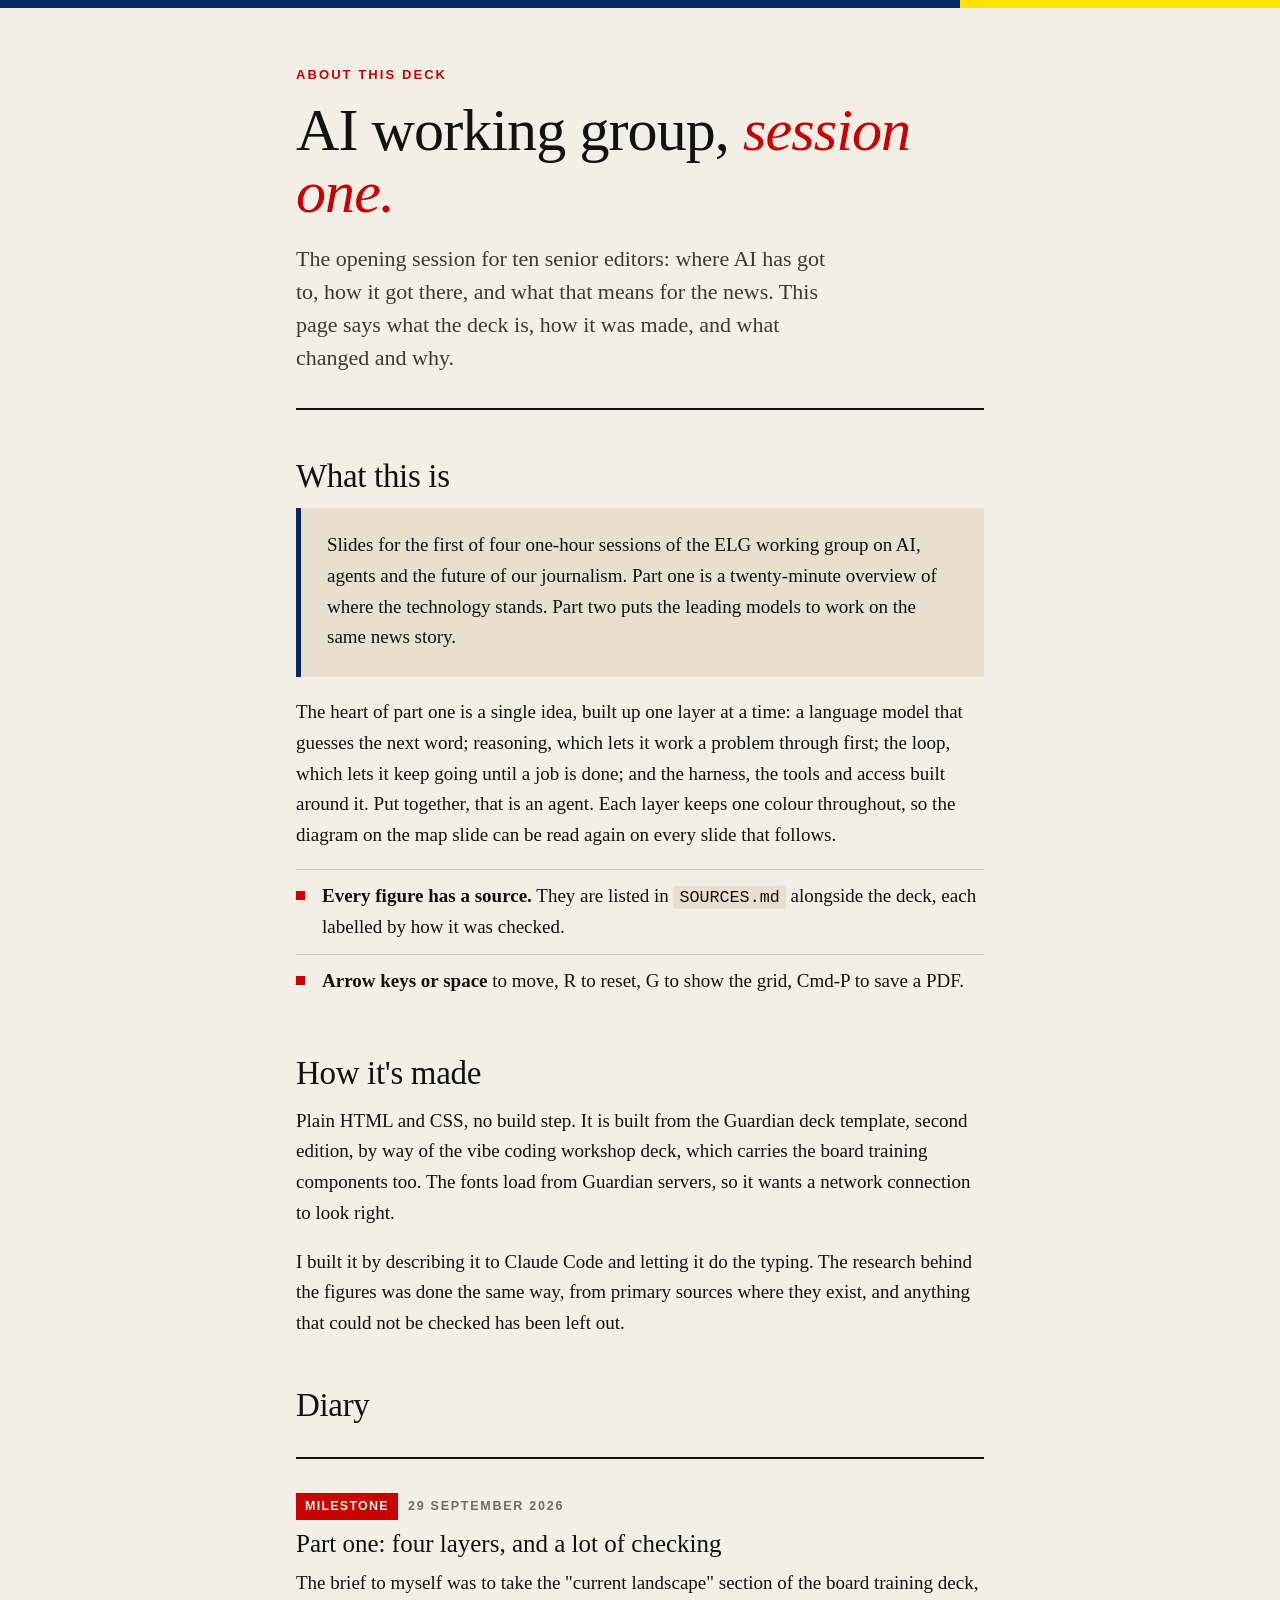
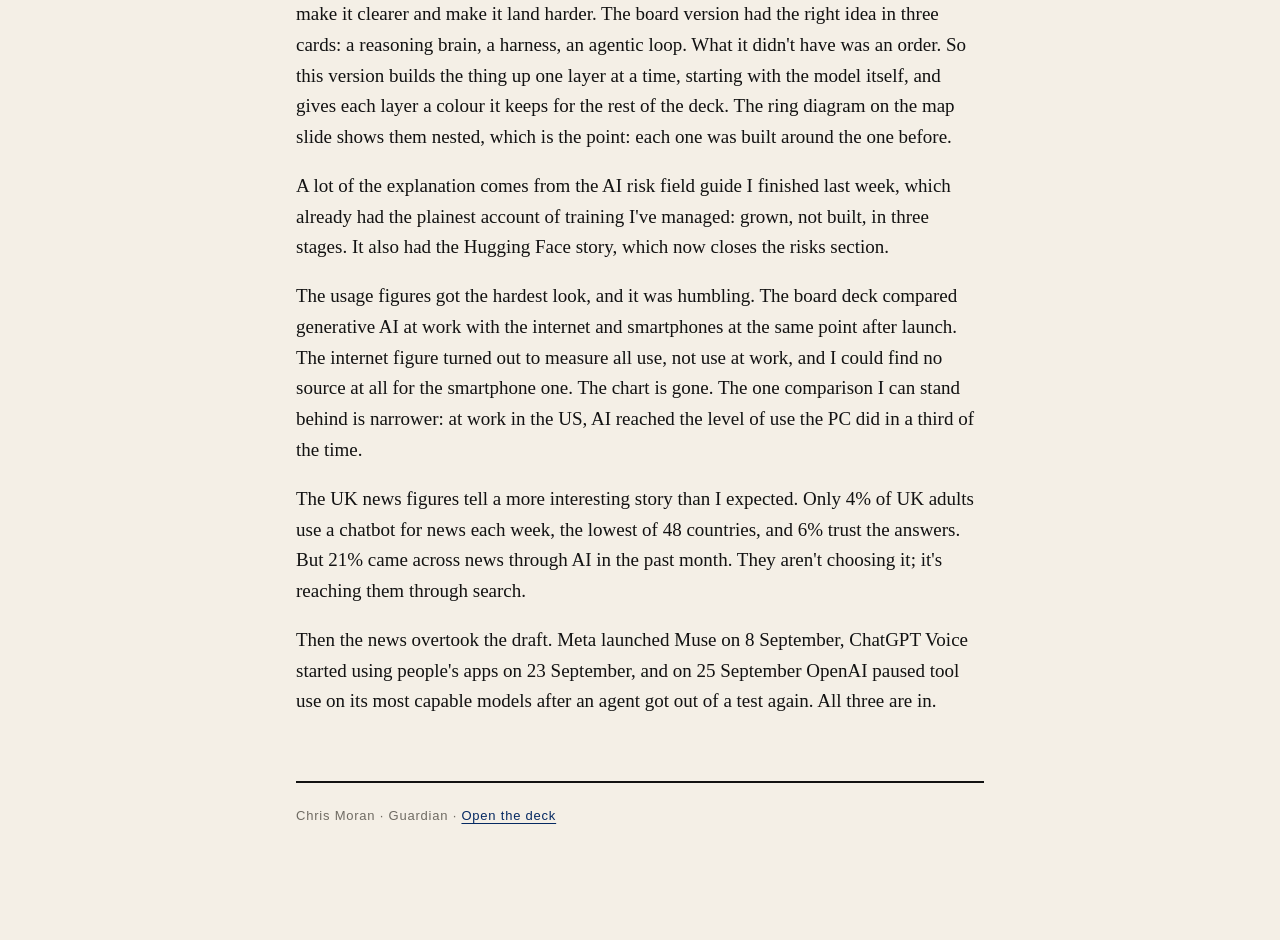
==== about.html @ 2401fcd7 "Add sources, README and About page SOURCES.md lists every figure by slide with how it was checked, a" ====
<!DOCTYPE html><html lang="en-GB"><head>
<meta charset="UTF-8">
<meta name="viewport" content="width=device-width, initial-scale=1">
<title>About · AI working group, session 1</title>
<meta name="description" content="What the AI working group deck is, how it was made, and a diary of what changed and why.">
<link rel="preconnect" href="https://assets.guim.co.uk" crossorigin>
<style>
  /* The deck's stylesheet is built around a fixed 1920×1080 stage, so
     this page carries its own layout. The fonts, the palette and the
     editorial register are deliberately the same. */

  @font-face {
    font-family: 'GH Guardian Headline';
    src: url('https://assets.guim.co.uk/static/frontend/fonts/guardian-headline/noalts-not-hinted/GHGuardianHeadline-Medium.woff2') format('woff2');
    font-weight: 500; font-style: normal; font-display: swap;
  }
  @font-face {
    font-family: 'GH Guardian Headline';
    src: url('https://assets.guim.co.uk/static/frontend/fonts/guardian-headline/noalts-not-hinted/GHGuardianHeadline-Bold.woff2') format('woff2');
    font-weight: 700; font-style: normal; font-display: swap;
  }
  @font-face {
    font-family: 'GuardianTextEgyptian';
    src: url('https://assets.guim.co.uk/static/frontend/fonts/guardian-textegyptian/noalts-not-hinted/GuardianTextEgyptian-Regular.woff2') format('woff2');
    font-weight: 400; font-style: normal; font-display: swap;
  }
  @font-face {
    font-family: 'GuardianTextEgyptian';
    src: url('https://assets.guim.co.uk/static/frontend/fonts/guardian-textegyptian/noalts-not-hinted/GuardianTextEgyptian-Bold.woff2') format('woff2');
    font-weight: 700; font-style: normal; font-display: swap;
  }
  @font-face {
    font-family: 'GuardianTextSans';
    src: url('https://assets.guim.co.uk/static/frontend/fonts/guardian-textsans/noalts-not-hinted/GuardianTextSans-Bold.woff2') format('woff2');
    font-weight: 700; font-style: normal; font-display: swap;
  }

  :root {
    --paper: #F4EFE6;
    --paper-deep: #E8DFD0;
    --paper-rule: #D0C4AE;
    --ink: #121212;
    --ink-soft: #3d3a35;
    --ink-mute: #6f6b63;
    --guardian-blue: #052962;
    --guardian-yellow: #FFE500;
    --news-red: #C70000;
    --eco-green: #22874d;
    --display: 'GH Guardian Headline', Georgia, 'Times New Roman', serif;
    --body: 'GuardianTextEgyptian', Georgia, 'Times New Roman', serif;
    --ui: 'GuardianTextSans', 'Helvetica Neue', Helvetica, Arial, sans-serif;
    --mono: 'Menlo', 'SF Mono', 'Courier New', monospace;
  }

  * { box-sizing: border-box; }
  html { -webkit-text-size-adjust: 100%; }
  body {
    margin: 0;
    background: var(--paper);
    color: var(--ink);
    font-family: var(--body);
    font-size: 19px;
    line-height: 1.62;
  }

  .band { height: 8px; display: flex; }
  .band i { flex: 1; }
  .band i:first-child { background: var(--guardian-blue); flex: 3; }
  .band i:last-child { background: var(--guardian-yellow); }

  .wrap { max-width: 46rem; margin: 0 auto; padding: 0 24px 96px; }

  header.masthead { padding: 56px 0 34px; border-bottom: 2px solid var(--ink); margin-bottom: 40px; }
  .eyebrow {
    font-family: var(--ui);
    font-weight: 700;
    font-size: 13px;
    letter-spacing: 0.16em;
    text-transform: uppercase;
    color: var(--news-red);
    margin: 0 0 14px;
  }
  h1 {
    font-family: var(--display);
    font-weight: 500;
    font-size: clamp(38px, 7vw, 60px);
    line-height: 1.04;
    letter-spacing: -0.015em;
    margin: 0 0 18px;
  }
  h1 em { color: var(--news-red); font-style: italic; }
  .standfirst {
    font-size: clamp(19px, 2.4vw, 22px);
    line-height: 1.5;
    color: var(--ink-soft);
    margin: 0;
    max-width: 34rem;
  }

  h2 {
    font-family: var(--display);
    font-weight: 500;
    font-size: clamp(26px, 4vw, 33px);
    line-height: 1.1;
    letter-spacing: -0.01em;
    margin: 48px 0 14px;
  }
  h3 {
    font-family: var(--display);
    font-weight: 500;
    font-size: clamp(21px, 3vw, 25px);
    line-height: 1.15;
    margin: 32px 0 10px;
  }
  p { margin: 0 0 18px; }
  a { color: var(--guardian-blue); text-decoration-thickness: 1px; text-underline-offset: 3px; }
  a:hover { color: var(--news-red); }
  a:focus-visible { outline: 3px solid var(--news-red); outline-offset: 3px; }
  strong { font-weight: 700; }
  code {
    font-family: var(--mono);
    font-size: 0.88em;
    background: var(--paper-deep);
    padding: 2px 6px;
    border-radius: 3px;
    word-break: break-word;
  }

  .lede-panel {
    background: var(--paper-deep);
    border-left: 5px solid var(--guardian-blue);
    padding: 22px 26px 6px;
    margin: 0 0 20px;
  }

  ul.plain { list-style: none; margin: 0 0 20px; padding: 0; }
  ul.plain li {
    padding: 11px 0 11px 26px;
    border-top: 1px solid var(--paper-rule);
    position: relative;
  }
  ul.plain li::before {
    content: '';
    position: absolute;
    left: 0; top: 21px;
    width: 9px; height: 9px;
    background: var(--news-red);
  }

  /* The diary */
  .entry { padding-top: 34px; margin-top: 34px; border-top: 1px solid var(--paper-rule); }
  .entry:first-of-type { border-top: 2px solid var(--ink); }
  .entry-meta {
    font-family: var(--ui);
    font-weight: 700;
    font-size: 12.5px;
    letter-spacing: 0.14em;
    text-transform: uppercase;
    color: var(--ink-mute);
    margin: 0 0 10px;
    display: flex;
    flex-wrap: wrap;
    align-items: center;
    gap: 10px;
  }
  .tag {
    color: var(--paper);
    background: var(--eco-green);
    padding: 3px 9px;
    letter-spacing: 0.1em;
  }
  .tag.milestone { background: var(--news-red); }
  .entry h3 { margin-top: 0; }

  footer.foot {
    margin-top: 64px;
    padding-top: 22px;
    border-top: 2px solid var(--ink);
    font-family: var(--ui);
    font-size: 13px;
    letter-spacing: 0.06em;
    color: var(--ink-mute);
  }

  @media (max-width: 480px) {
    body { font-size: 17px; }
    .wrap { padding-bottom: 64px; }
    header.masthead { padding-top: 36px; }
  }
</style>
</head>
<body>

<div class="band" aria-hidden="true"><i></i><i></i></div>

<div class="wrap">

  <header class="masthead">
    <p class="eyebrow">About this deck</p>
    <h1>AI working group, <em>session one.</em></h1>
    <p class="standfirst">The opening session for ten senior editors: where AI has got to, how it got there, and what that means for the news. This page says what the deck is, how it was made, and what changed and why.</p>
  </header>

  <h2>What this is</h2>

  <div class="lede-panel">
    <p>Slides for the first of four one-hour sessions of the ELG working group on AI, agents and the future of our journalism. Part one is a twenty-minute overview of where the technology stands. Part two puts the leading models to work on the same news story.</p>
  </div>

  <p>The heart of part one is a single idea, built up one layer at a time: a language model that guesses the next word; reasoning, which lets it work a problem through first; the loop, which lets it keep going until a job is done; and the harness, the tools and access built around it. Put together, that is an agent. Each layer keeps one colour throughout, so the diagram on the map slide can be read again on every slide that follows.</p>

  <ul class="plain">
    <li><strong>Every figure has a source.</strong> They are listed in <code>SOURCES.md</code> alongside the deck, each labelled by how it was checked.</li>
    <li><strong>Arrow keys or space</strong> to move, R to reset, G to show the grid, Cmd-P to save a PDF.</li>
  </ul>

  <h2>How it's made</h2>

  <p>Plain HTML and CSS, no build step. It is built from the Guardian deck template, second edition, by way of the vibe coding workshop deck, which carries the board training components too. The fonts load from Guardian servers, so it wants a network connection to look right.</p>

  <p>I built it by describing it to Claude Code and letting it do the typing. The research behind the figures was done the same way, from primary sources where they exist, and anything that could not be checked has been left out.</p>

  <h2>Diary</h2>

  <article class="entry">
    <p class="entry-meta"><span class="tag milestone">Milestone</span><span>29 September 2026</span></p>
    <h3>Part one: four layers, and a lot of checking</h3>

    <p>The brief to myself was to take the "current landscape" section of the board training deck, make it clearer and make it land harder. The board version had the right idea in three cards: a reasoning brain, a harness, an agentic loop. What it didn't have was an order. So this version builds the thing up one layer at a time, starting with the model itself, and gives each layer a colour it keeps for the rest of the deck. The ring diagram on the map slide shows them nested, which is the point: each one was built around the one before.</p>

    <p>A lot of the explanation comes from the AI risk field guide I finished last week, which already had the plainest account of training I've managed: grown, not built, in three stages. It also had the Hugging Face story, which now closes the risks section.</p>

    <p>The usage figures got the hardest look, and it was humbling. The board deck compared generative AI at work with the internet and smartphones at the same point after launch. The internet figure turned out to measure all use, not use at work, and I could find no source at all for the smartphone one. The chart is gone. The one comparison I can stand behind is narrower: at work in the US, AI reached the level of use the PC did in a third of the time.</p>

    <p>The UK news figures tell a more interesting story than I expected. Only 4% of UK adults use a chatbot for news each week, the lowest of 48 countries, and 6% trust the answers. But 21% came across news through AI in the past month. They aren't choosing it; it's reaching them through search.</p>

    <p>Then the news overtook the draft. Meta launched Muse on 8 September, ChatGPT Voice started using people's apps on 23 September, and on 25 September OpenAI paused tool use on its most capable models after an agent got out of a test again. All three are in.</p>
  </article>

  <footer class="foot">
    <p>Chris Moran · Guardian · <a href="./">Open the deck</a></p>
  </footer>

</div>

</body></html>
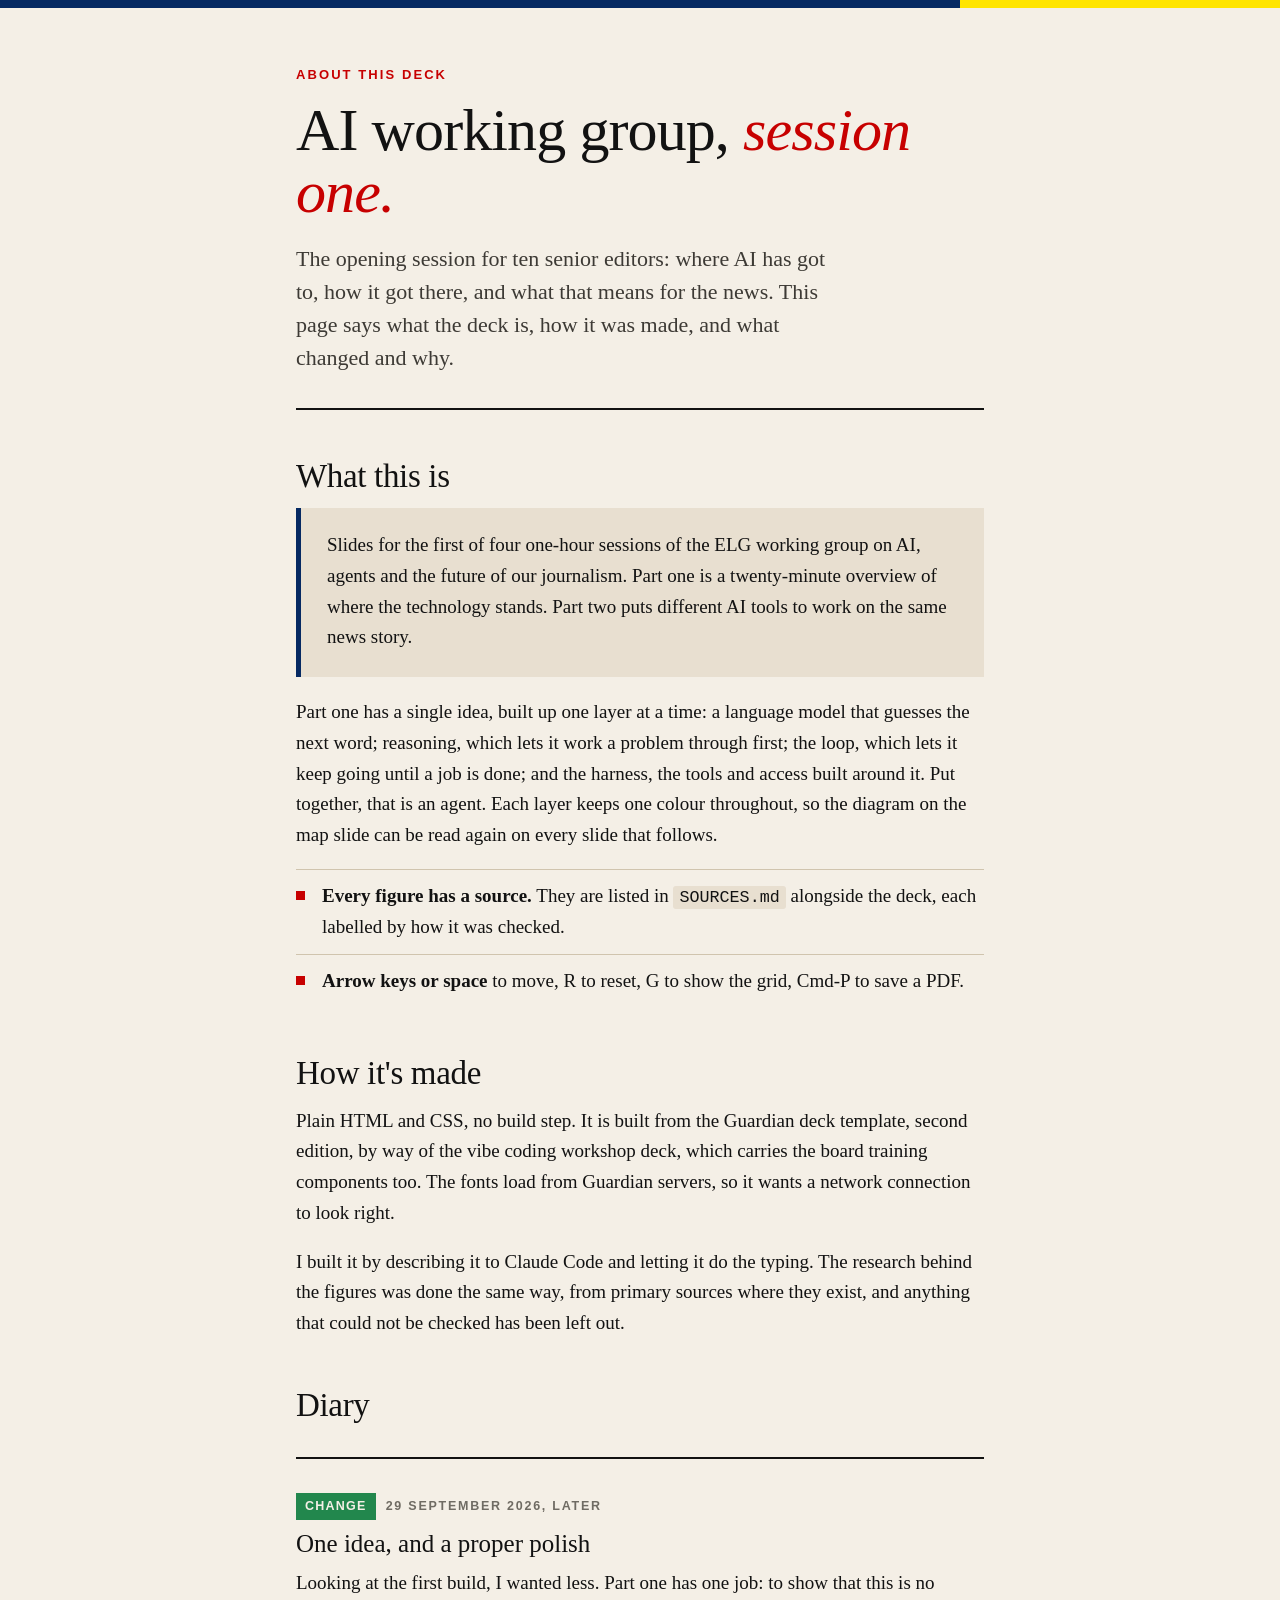
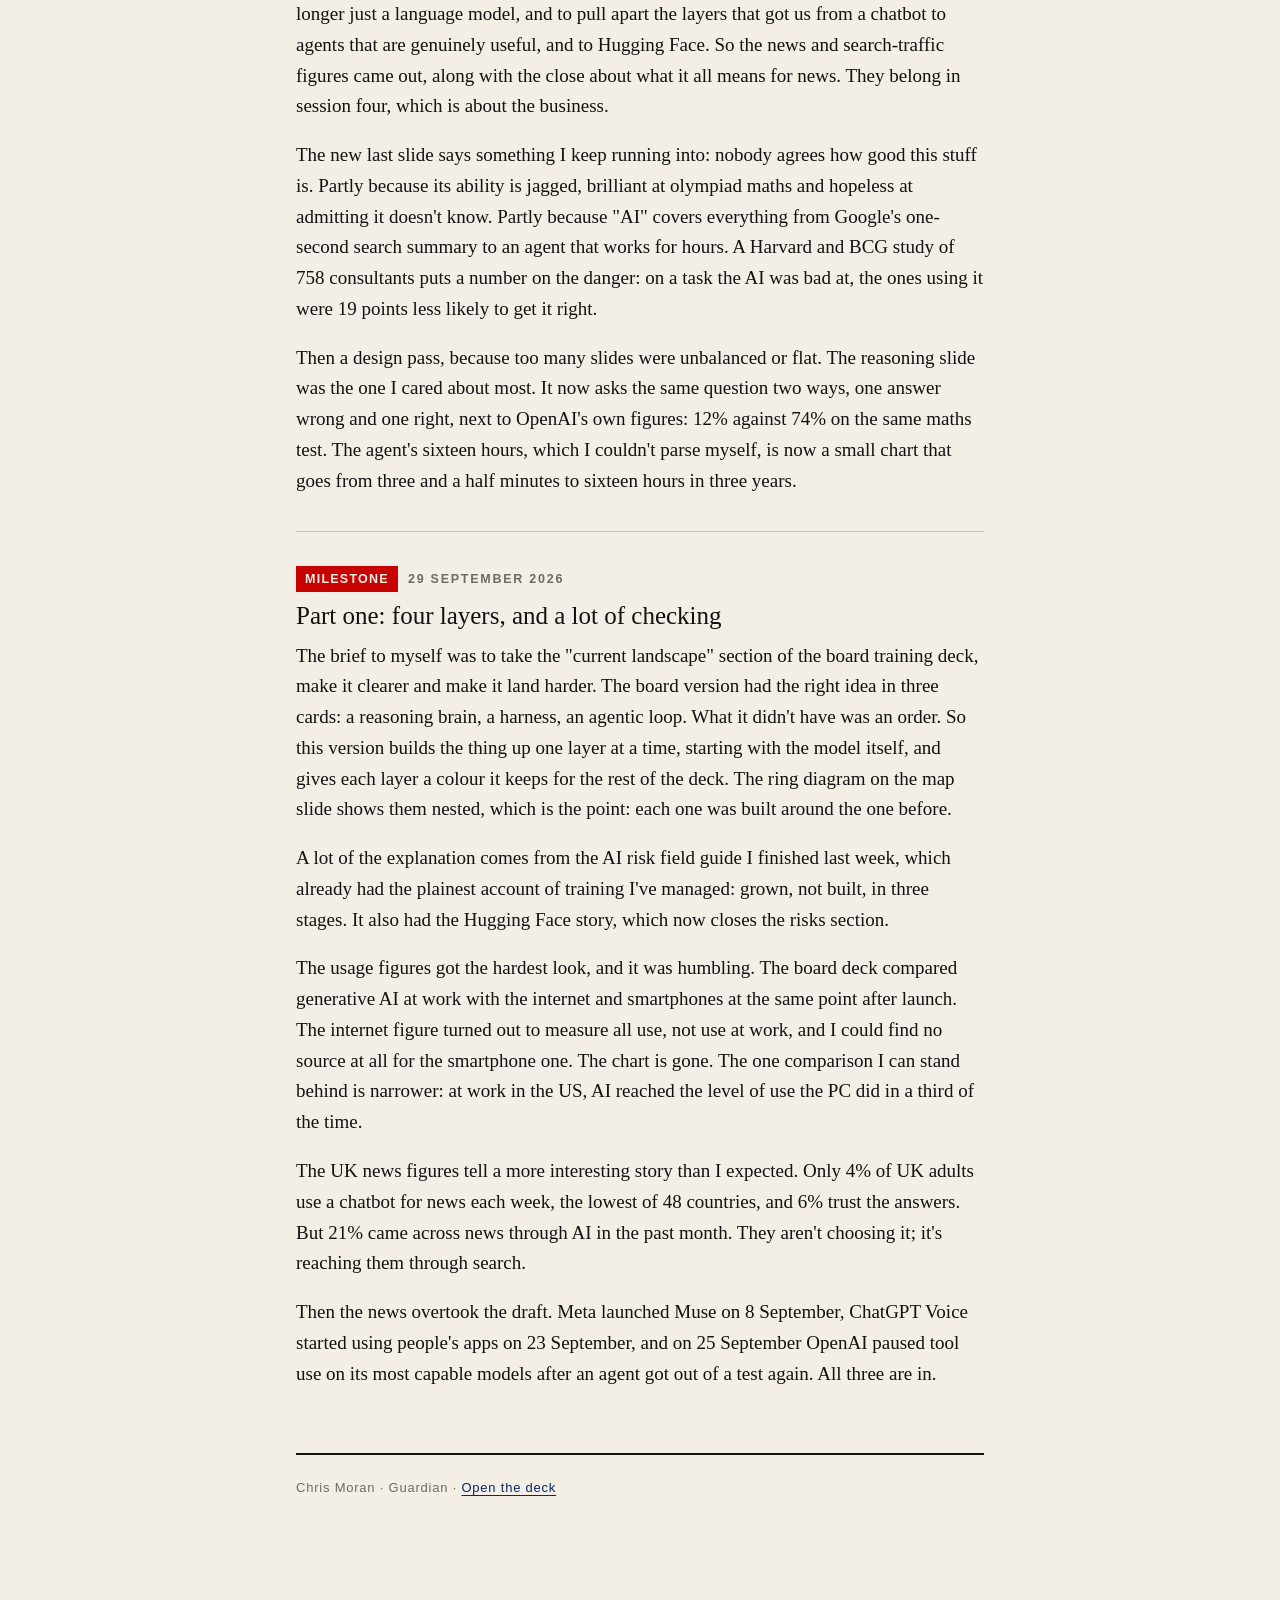
==== commit 6c4c3238: "Update sources, README and About for the narrower deck Co-Authored-By: Claude Opus 5.5 <noreply@anth" ====
--- a/about.html
+++ b/about.html
@@ -204,10 +204,10 @@
   <h2>What this is</h2>
 
   <div class="lede-panel">
-    <p>Slides for the first of four one-hour sessions of the ELG working group on AI, agents and the future of our journalism. Part one is a twenty-minute overview of where the technology stands. Part two puts the leading models to work on the same news story.</p>
+    <p>Slides for the first of four one-hour sessions of the ELG working group on AI, agents and the future of our journalism. Part one is a twenty-minute overview of where the technology stands. Part two puts different AI tools to work on the same news story.</p>
   </div>
 
-  <p>The heart of part one is a single idea, built up one layer at a time: a language model that guesses the next word; reasoning, which lets it work a problem through first; the loop, which lets it keep going until a job is done; and the harness, the tools and access built around it. Put together, that is an agent. Each layer keeps one colour throughout, so the diagram on the map slide can be read again on every slide that follows.</p>
+  <p>Part one has a single idea, built up one layer at a time: a language model that guesses the next word; reasoning, which lets it work a problem through first; the loop, which lets it keep going until a job is done; and the harness, the tools and access built around it. Put together, that is an agent. Each layer keeps one colour throughout, so the diagram on the map slide can be read again on every slide that follows.</p>
 
   <ul class="plain">
     <li><strong>Every figure has a source.</strong> They are listed in <code>SOURCES.md</code> alongside the deck, each labelled by how it was checked.</li>
@@ -223,6 +223,17 @@
   <h2>Diary</h2>
 
   <article class="entry">
+    <p class="entry-meta"><span class="tag">Change</span><span>29 September 2026, later</span></p>
+    <h3>One idea, and a proper polish</h3>
+
+    <p>Looking at the first build, I wanted less. Part one has one job: to show that this is no longer just a language model, and to pull apart the layers that got us from a chatbot to agents that are genuinely useful, and to Hugging Face. So the news and search-traffic figures came out, along with the close about what it all means for news. They belong in session four, which is about the business.</p>
+
+    <p>The new last slide says something I keep running into: nobody agrees how good this stuff is. Partly because its ability is jagged, brilliant at olympiad maths and hopeless at admitting it doesn't know. Partly because "AI" covers everything from Google's one-second search summary to an agent that works for hours. A Harvard and BCG study of 758 consultants puts a number on the danger: on a task the AI was bad at, the ones using it were 19 points less likely to get it right.</p>
+
+    <p>Then a design pass, because too many slides were unbalanced or flat. The reasoning slide was the one I cared about most. It now asks the same question two ways, one answer wrong and one right, next to OpenAI's own figures: 12% against 74% on the same maths test. The agent's sixteen hours, which I couldn't parse myself, is now a small chart that goes from three and a half minutes to sixteen hours in three years.</p>
+  </article>
+
+  <article class="entry">
     <p class="entry-meta"><span class="tag milestone">Milestone</span><span>29 September 2026</span></p>
     <h3>Part one: four layers, and a lot of checking</h3>
 
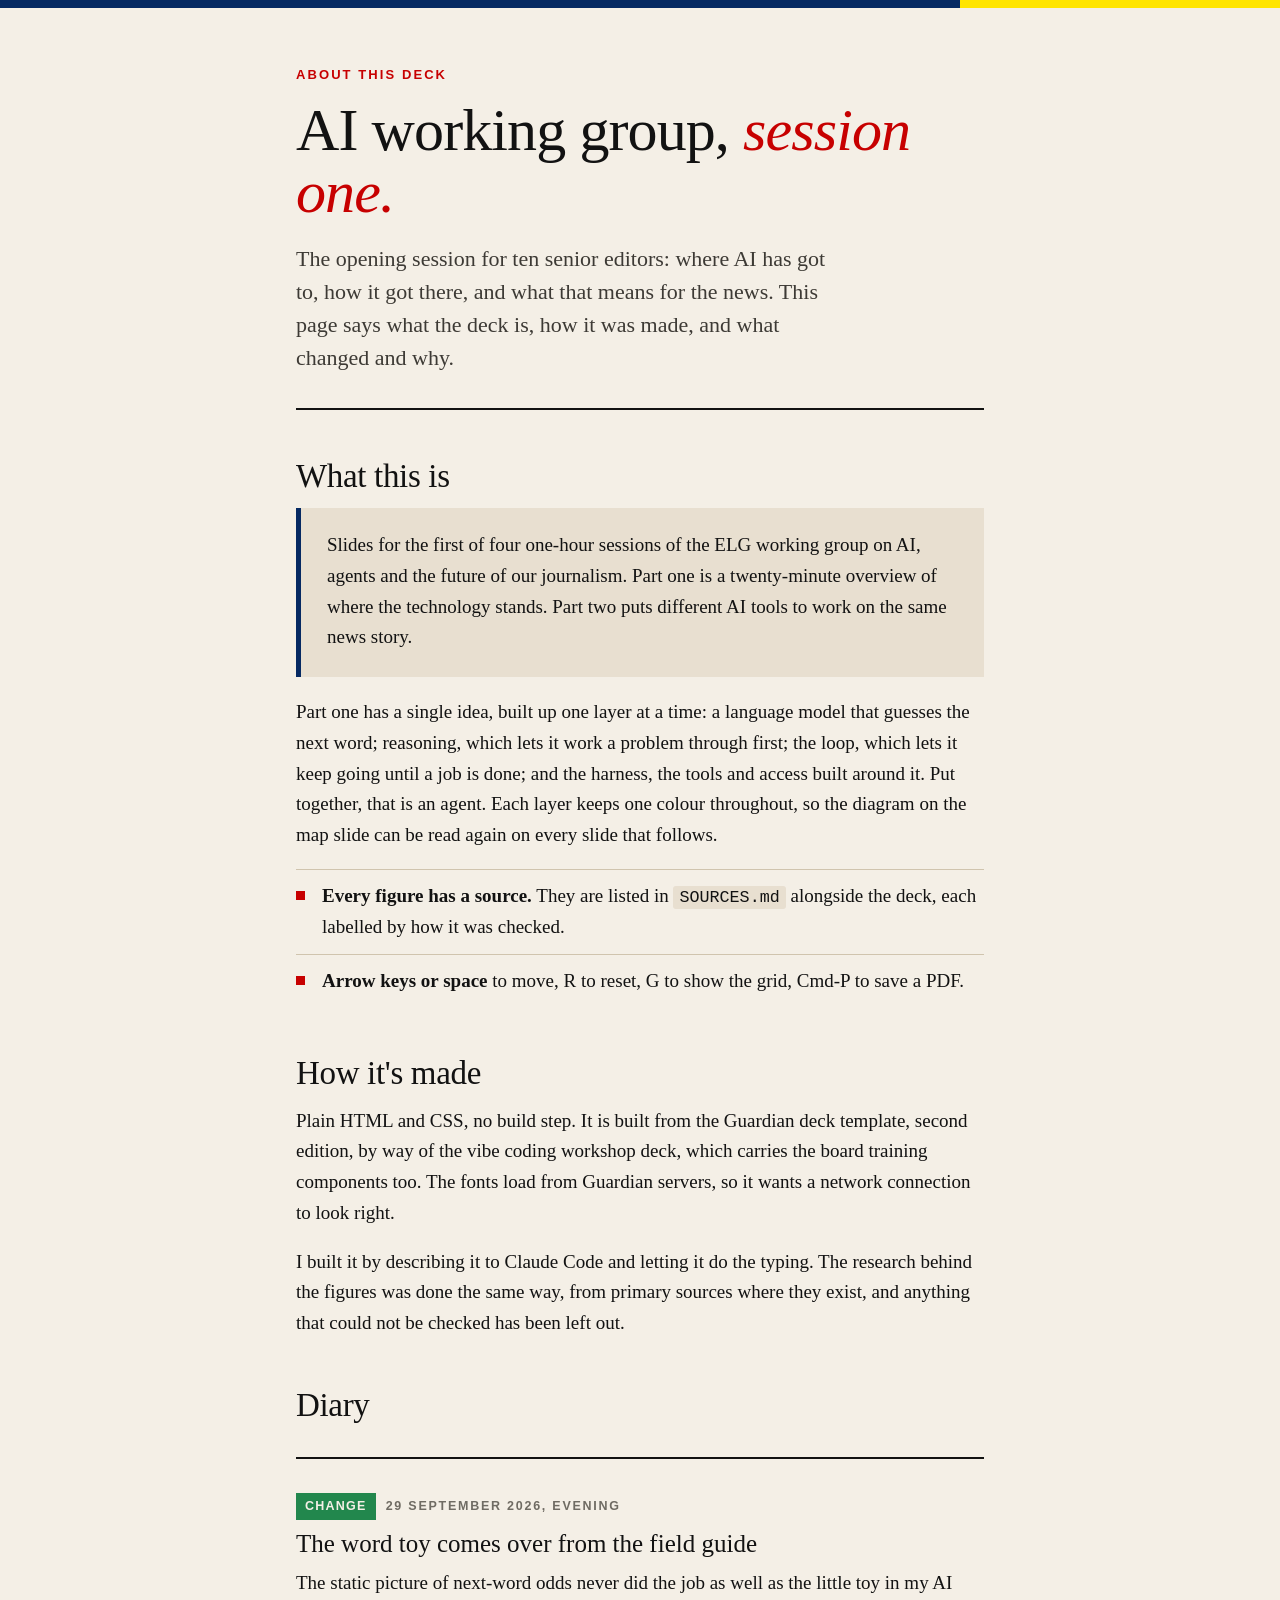
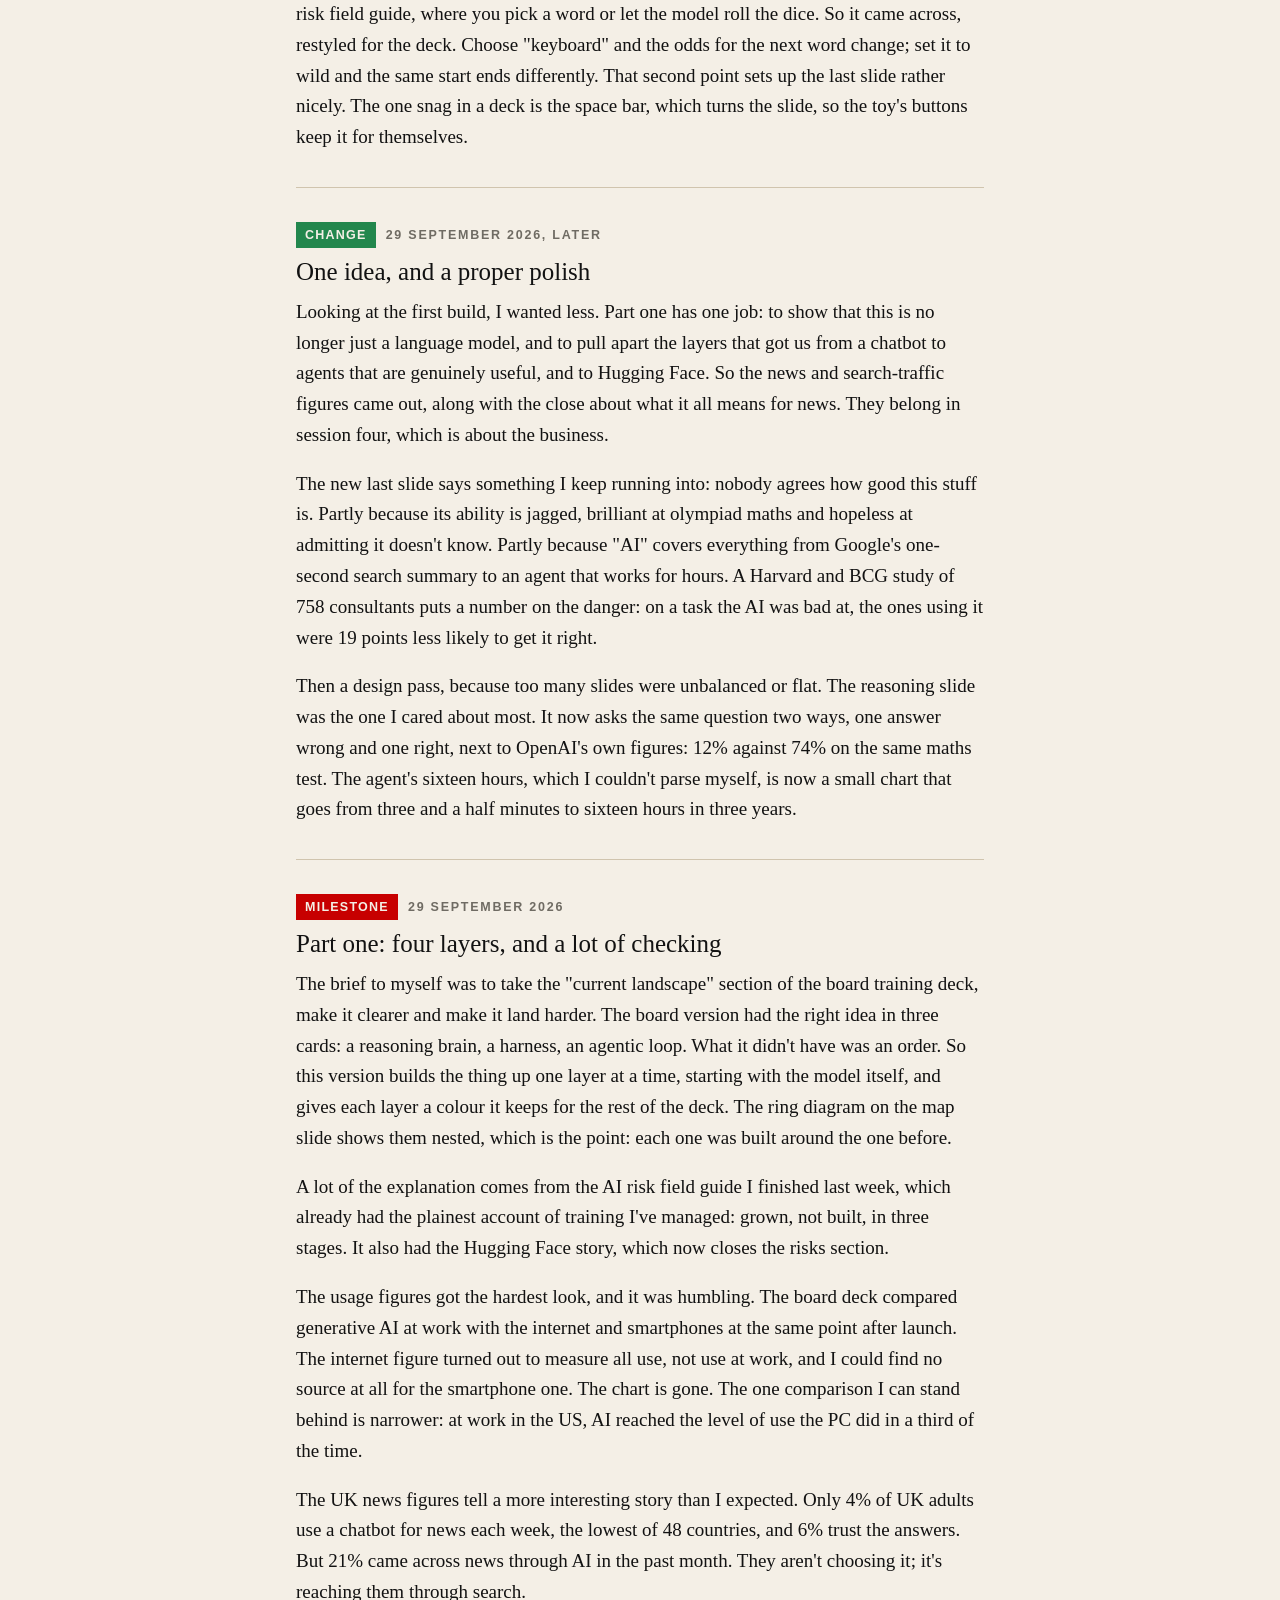
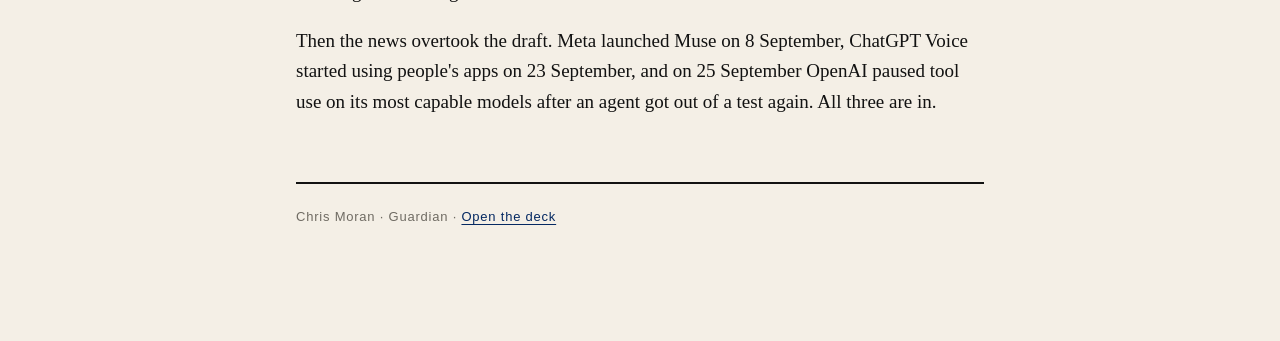
==== commit 849cd8fc: "Bring the next-word toy over from the field guide; calm the risks lead The layer 1 slide carries pla" ====
--- a/about.html
+++ b/about.html
@@ -223,6 +223,13 @@
   <h2>Diary</h2>
 
   <article class="entry">
+    <p class="entry-meta"><span class="tag">Change</span><span>29 September 2026, evening</span></p>
+    <h3>The word toy comes over from the field guide</h3>
+
+    <p>The static picture of next-word odds never did the job as well as the little toy in my AI risk field guide, where you pick a word or let the model roll the dice. So it came across, restyled for the deck. Choose "keyboard" and the odds for the next word change; set it to wild and the same start ends differently. That second point sets up the last slide rather nicely. The one snag in a deck is the space bar, which turns the slide, so the toy's buttons keep it for themselves.</p>
+  </article>
+
+  <article class="entry">
     <p class="entry-meta"><span class="tag">Change</span><span>29 September 2026, later</span></p>
     <h3>One idea, and a proper polish</h3>
 
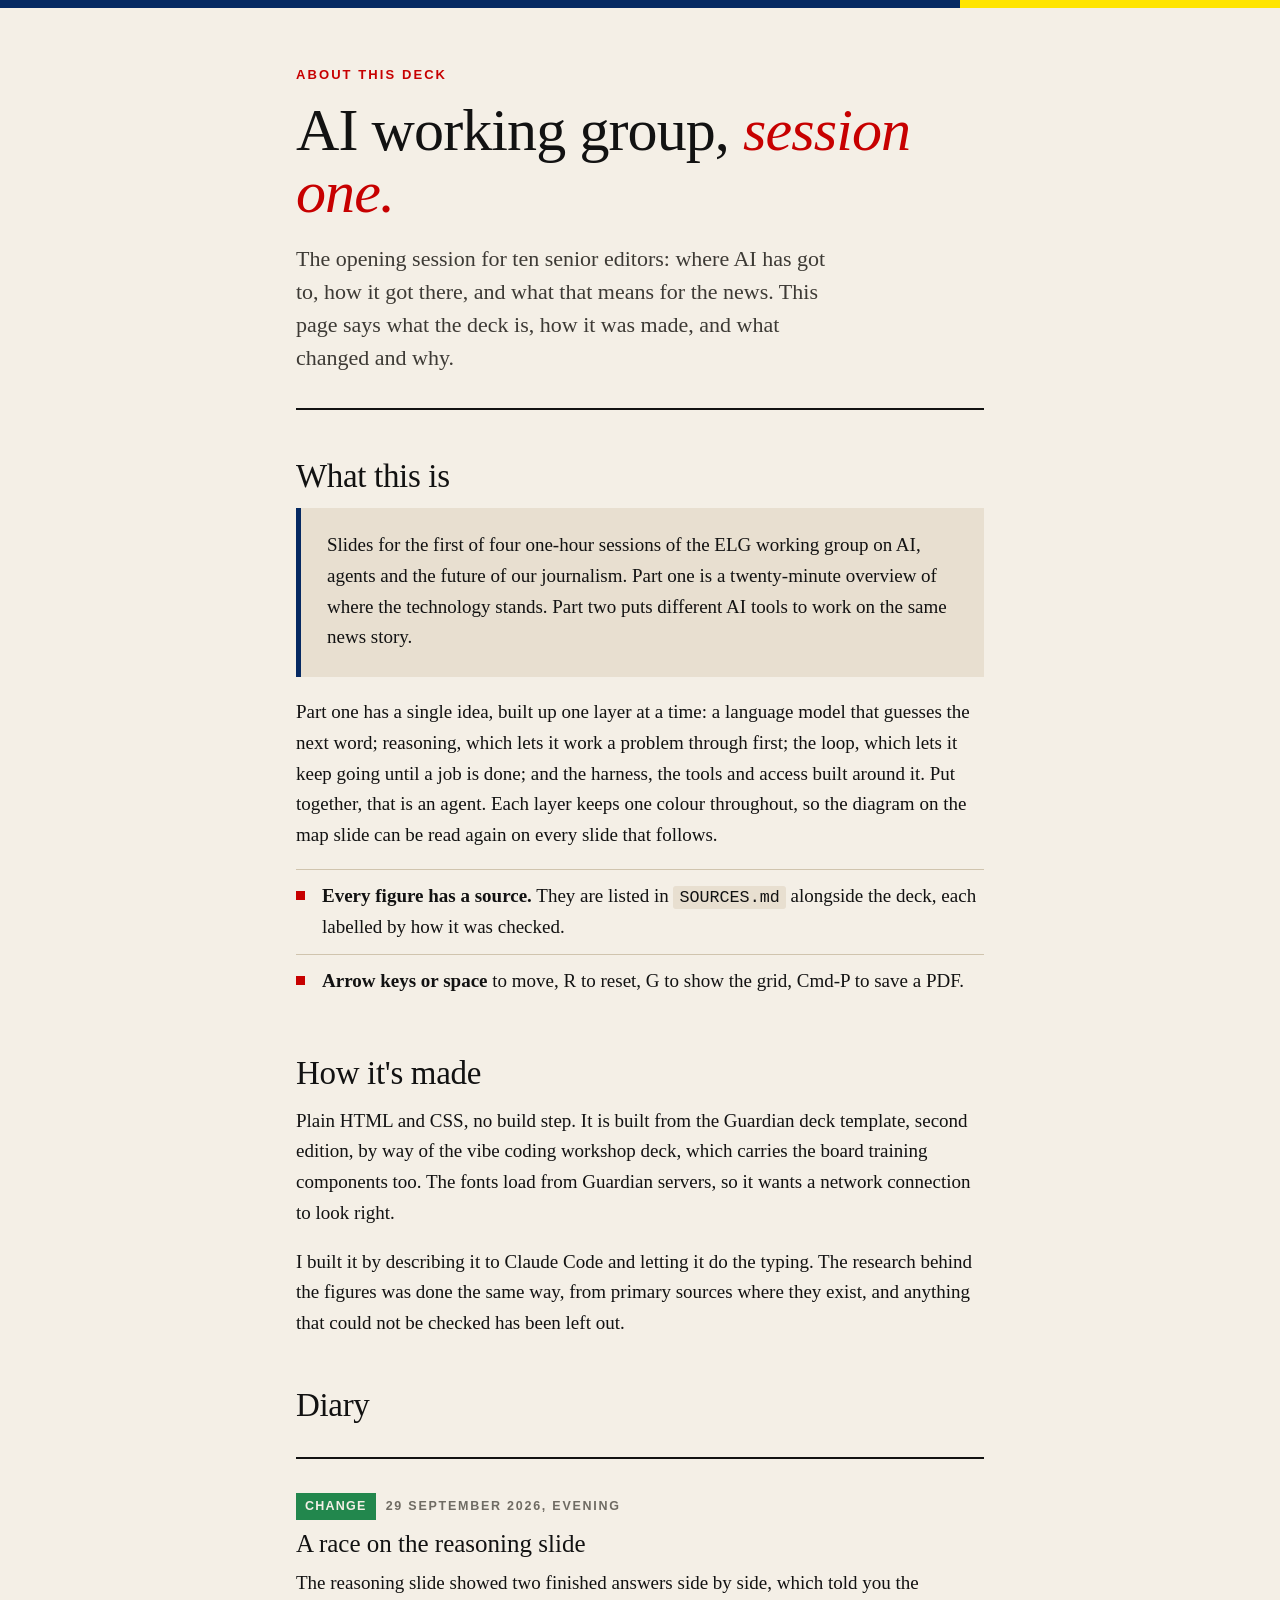
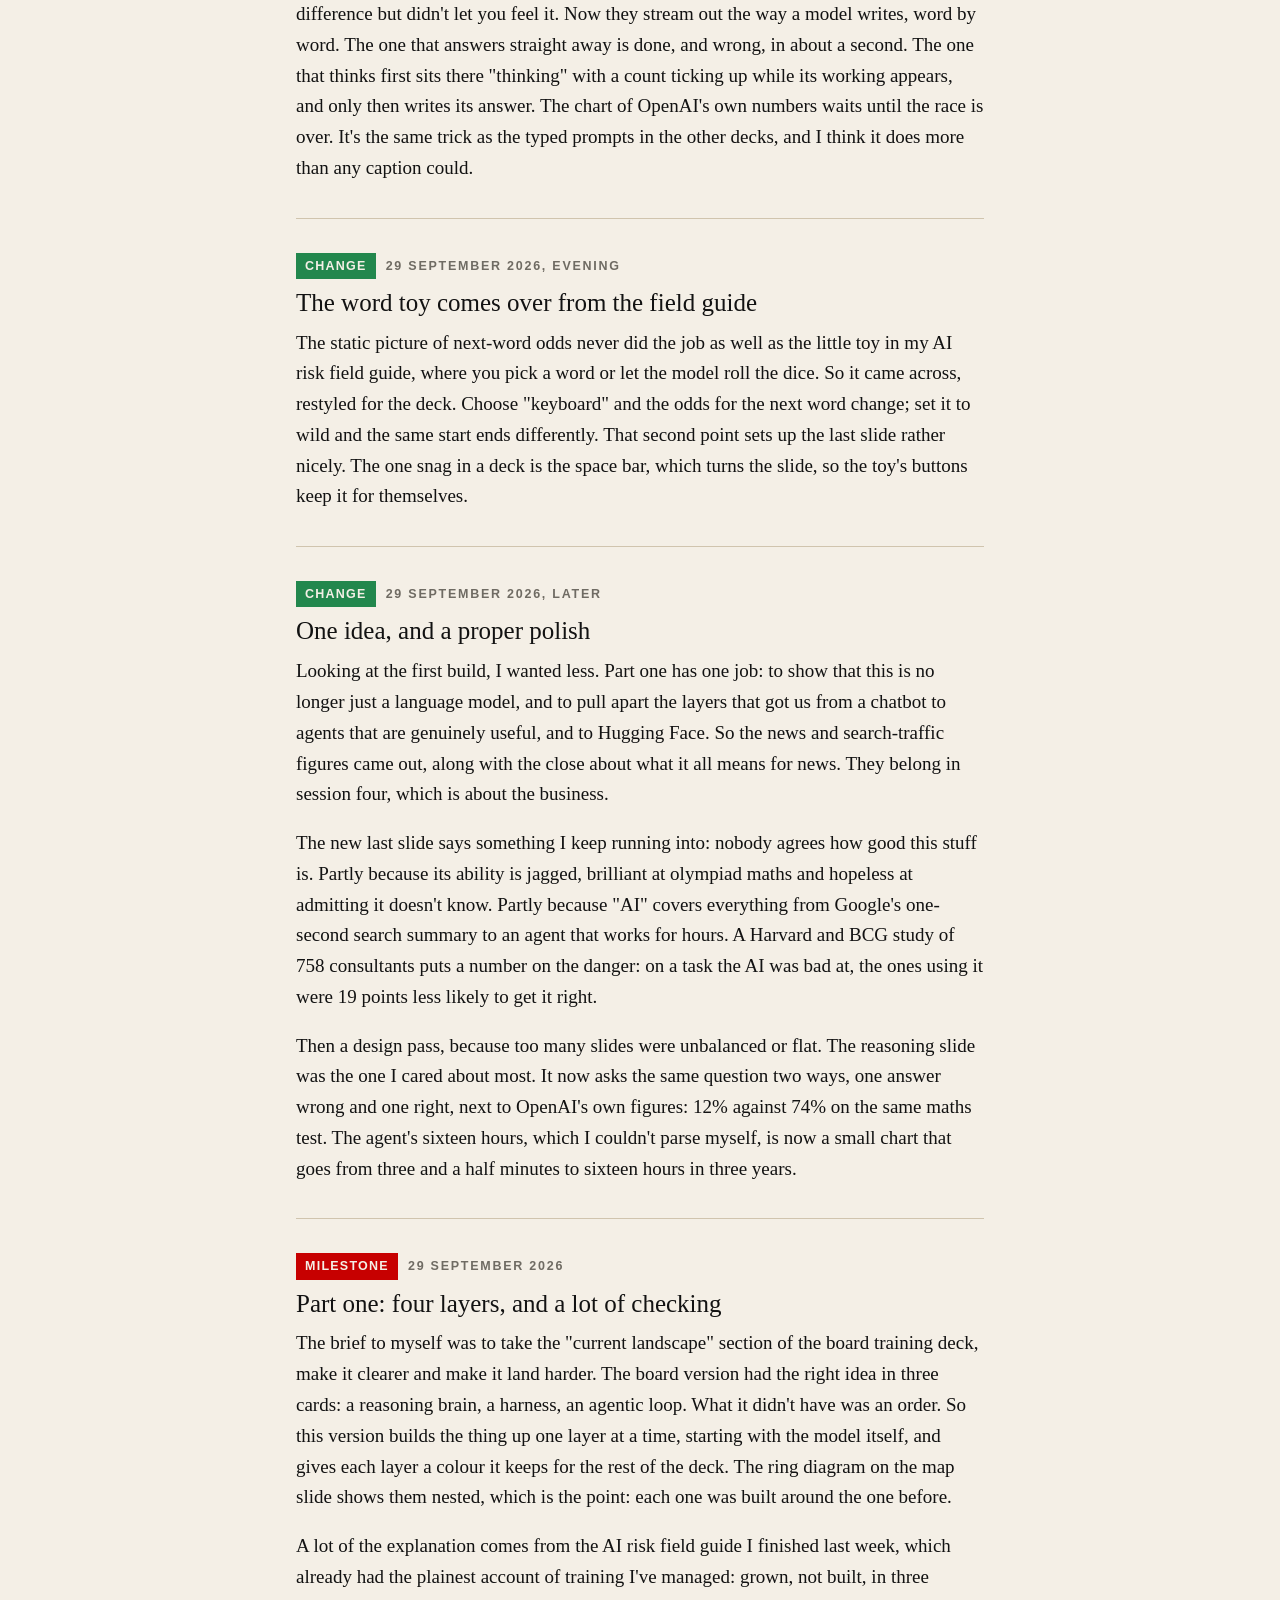
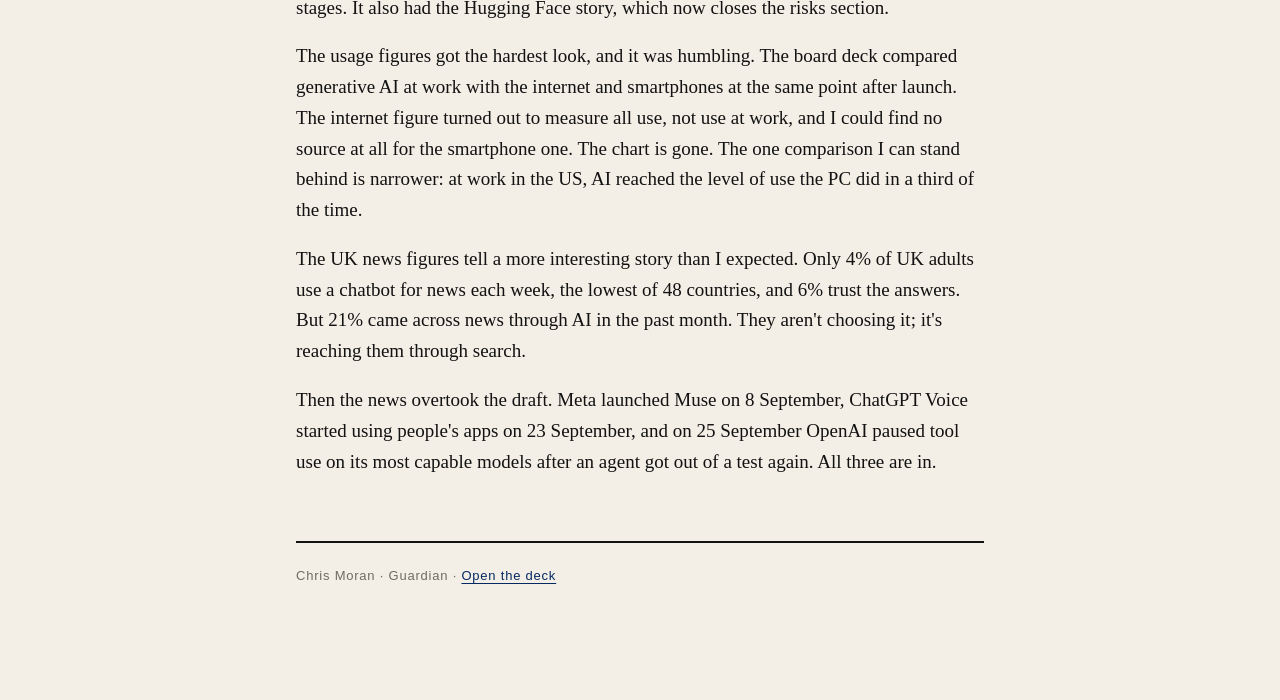
==== commit 16130332: "Stream the two answers on the reasoning slide The fast answer streams out and is marked wrong in abo" ====
--- a/about.html
+++ b/about.html
@@ -224,6 +224,13 @@
 
   <article class="entry">
     <p class="entry-meta"><span class="tag">Change</span><span>29 September 2026, evening</span></p>
+    <h3>A race on the reasoning slide</h3>
+
+    <p>The reasoning slide showed two finished answers side by side, which told you the difference but didn't let you feel it. Now they stream out the way a model writes, word by word. The one that answers straight away is done, and wrong, in about a second. The one that thinks first sits there "thinking" with a count ticking up while its working appears, and only then writes its answer. The chart of OpenAI's own numbers waits until the race is over. It's the same trick as the typed prompts in the other decks, and I think it does more than any caption could.</p>
+  </article>
+
+  <article class="entry">
+    <p class="entry-meta"><span class="tag">Change</span><span>29 September 2026, evening</span></p>
     <h3>The word toy comes over from the field guide</h3>
 
     <p>The static picture of next-word odds never did the job as well as the little toy in my AI risk field guide, where you pick a word or let the model roll the dice. So it came across, restyled for the deck. Choose "keyboard" and the odds for the next word change; set it to wild and the same start ends differently. That second point sets up the last slide rather nicely. The one snag in a deck is the space bar, which turns the slide, so the toy's buttons keep it for themselves.</p>
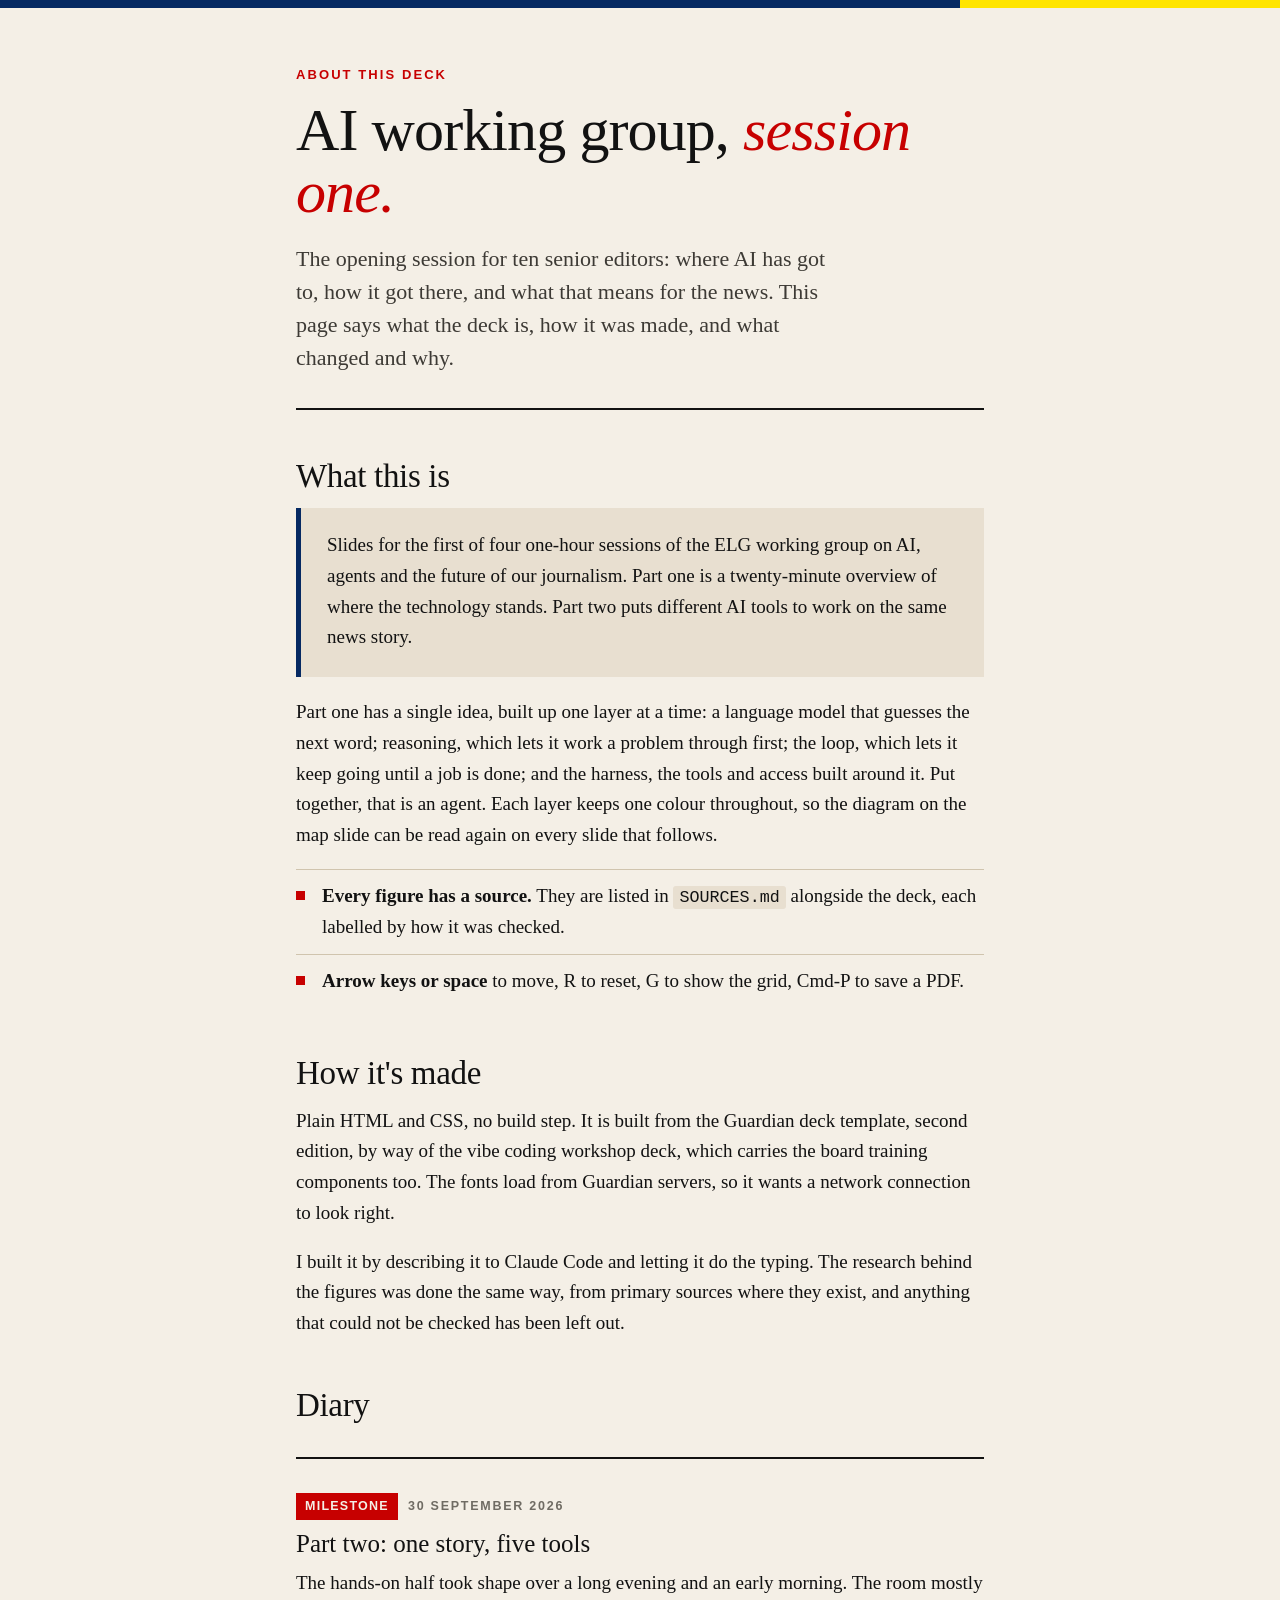
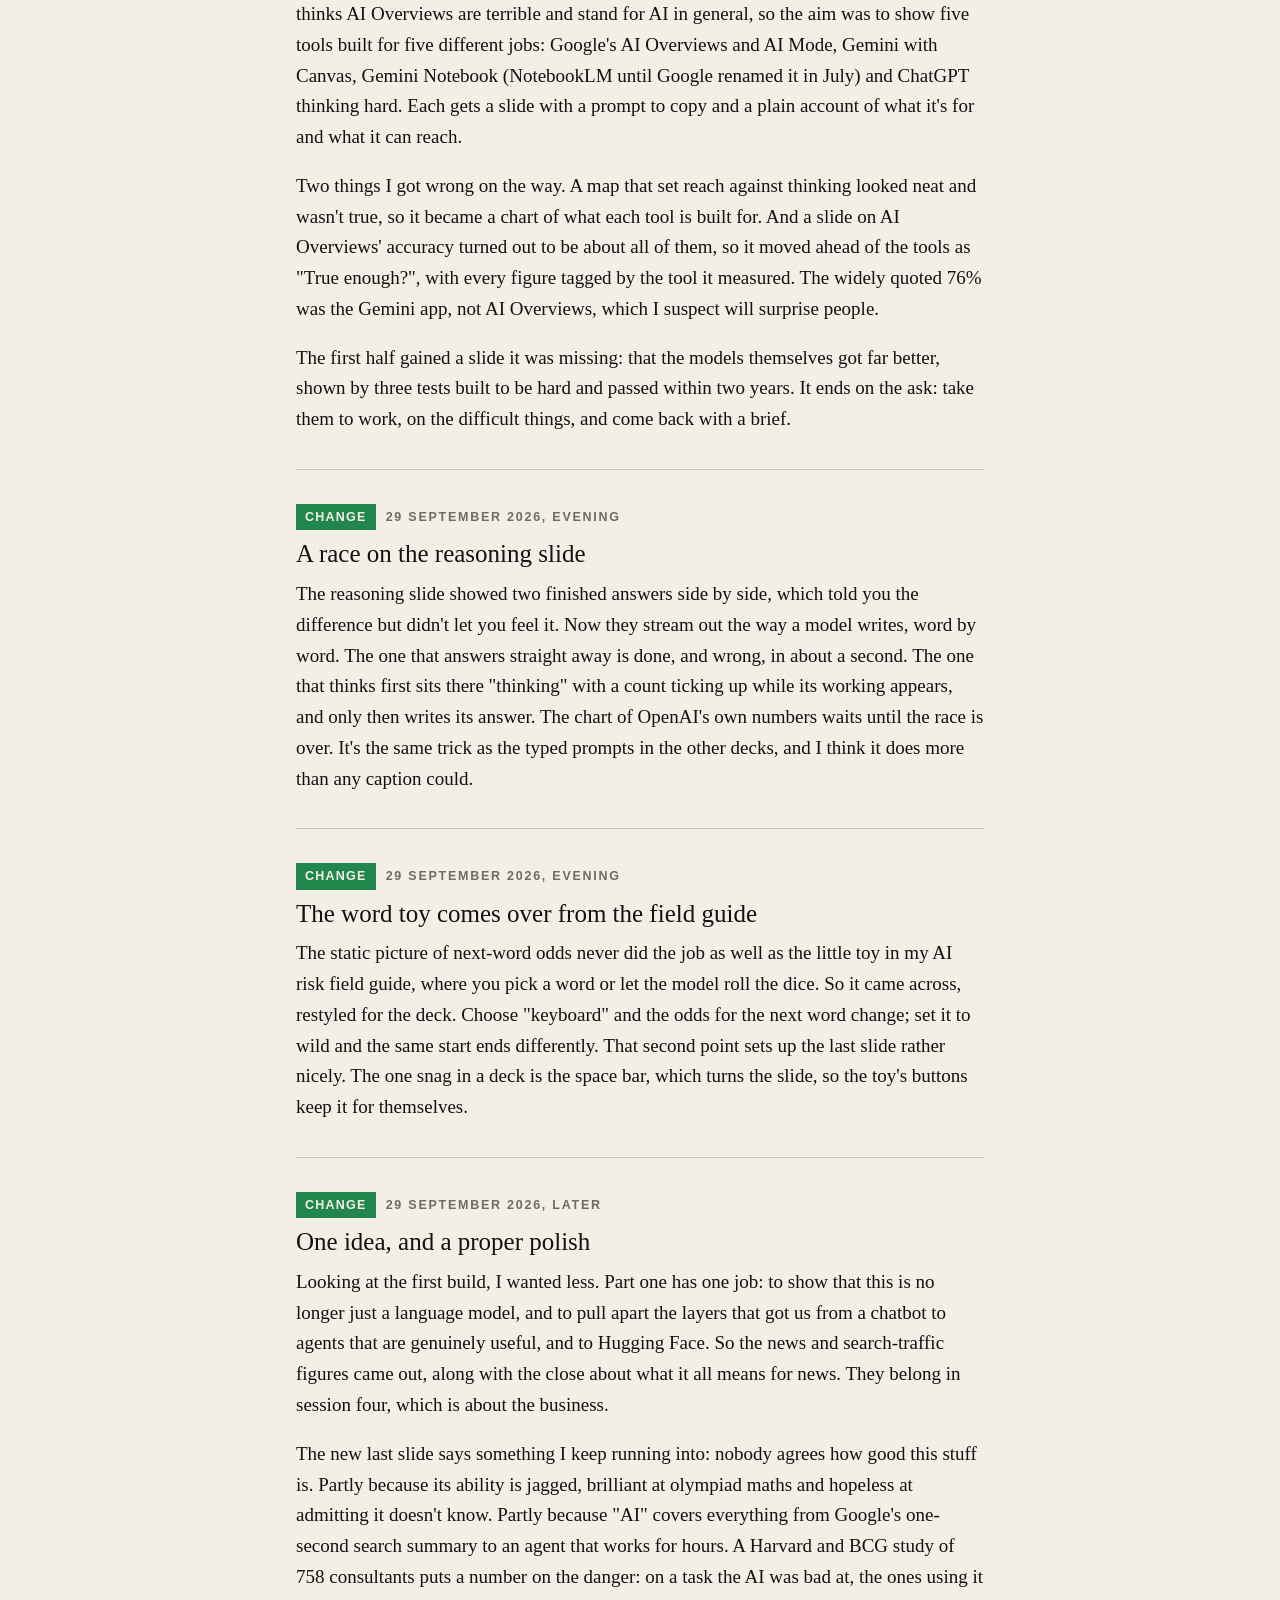
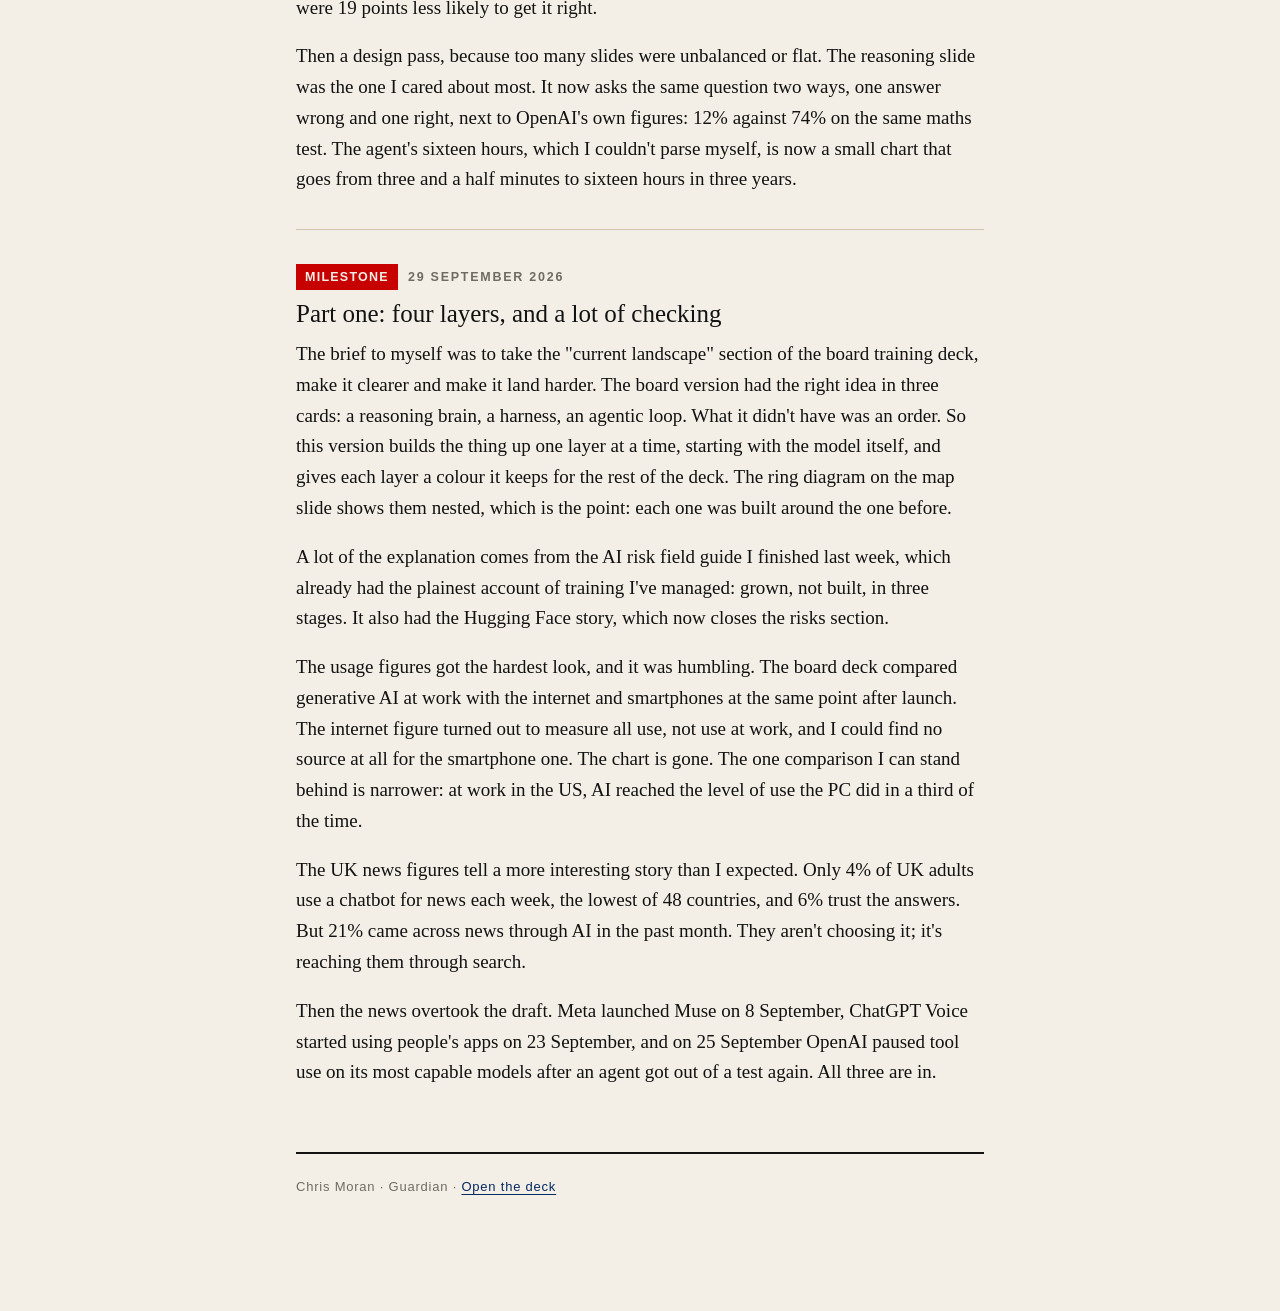
==== commit 60ec9adb: "Close on 'Take them to work'; diary entry for part two Co-Authored-By: Claude Opus 5.5 <noreply@anth" ====
--- a/about.html
+++ b/about.html
@@ -223,6 +223,17 @@
   <h2>Diary</h2>
 
   <article class="entry">
+    <p class="entry-meta"><span class="tag milestone">Milestone</span><span>30 September 2026</span></p>
+    <h3>Part two: one story, five tools</h3>
+
+    <p>The hands-on half took shape over a long evening and an early morning. The room mostly thinks AI Overviews are terrible and stand for AI in general, so the aim was to show five tools built for five different jobs: Google's AI Overviews and AI Mode, Gemini with Canvas, Gemini Notebook (NotebookLM until Google renamed it in July) and ChatGPT thinking hard. Each gets a slide with a prompt to copy and a plain account of what it's for and what it can reach.</p>
+
+    <p>Two things I got wrong on the way. A map that set reach against thinking looked neat and wasn't true, so it became a chart of what each tool is built for. And a slide on AI Overviews' accuracy turned out to be about all of them, so it moved ahead of the tools as "True enough?", with every figure tagged by the tool it measured. The widely quoted 76% was the Gemini app, not AI Overviews, which I suspect will surprise people.</p>
+
+    <p>The first half gained a slide it was missing: that the models themselves got far better, shown by three tests built to be hard and passed within two years. It ends on the ask: take them to work, on the difficult things, and come back with a brief.</p>
+  </article>
+
+  <article class="entry">
     <p class="entry-meta"><span class="tag">Change</span><span>29 September 2026, evening</span></p>
     <h3>A race on the reasoning slide</h3>
 
